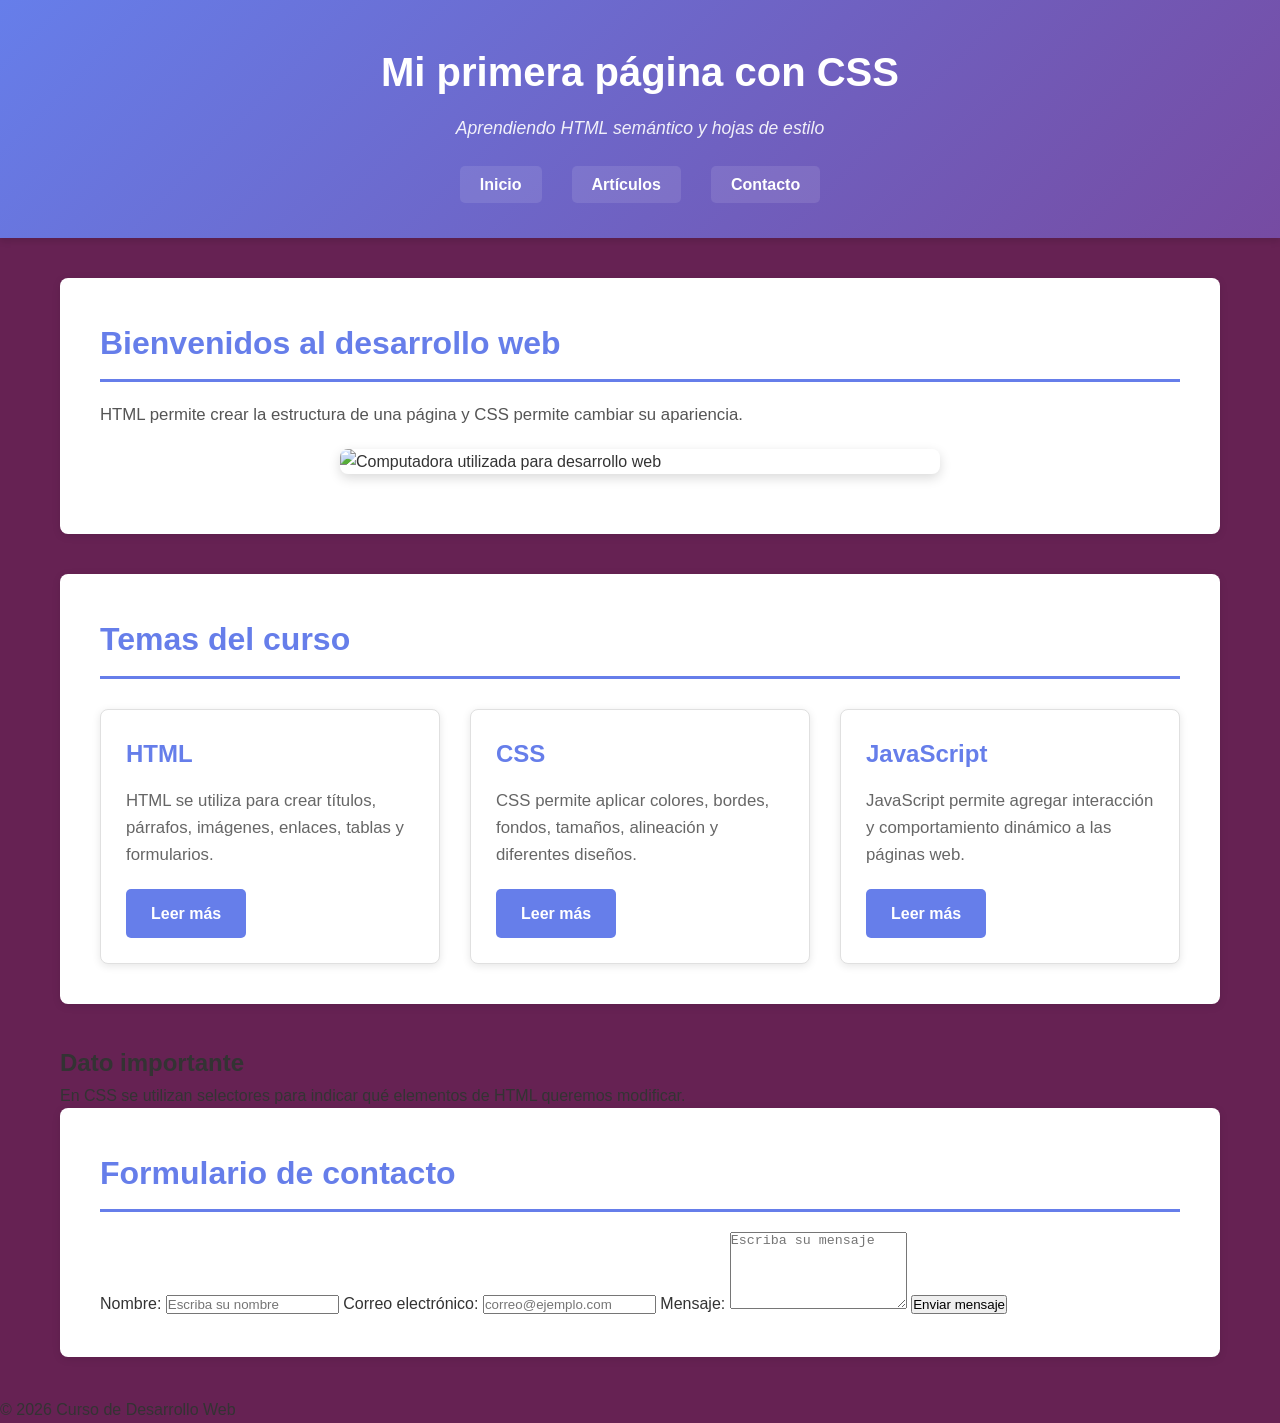
==== index.html @ 92f937be "commit" ====
<!DOCTYPE html>
<html lang="es">

<head>
    <meta charset="UTF-8">
    <meta name="viewport" content="width=device-width, initial-scale=1.0">

    <title>Introducción a CSS</title>

    <!-- Conexión con el archivo CSS -->
    <link rel="stylesheet" href="/css/estilos2.css">
</head>

<body>

    <!-- Encabezado principal de la página -->
    <header id="encabezado">

        <h1>Mi primera página con CSS</h1>

        <p class="subtitulo">
            Aprendiendo HTML semántico y hojas de estilo
        </p>

        <!-- Menú de navegación -->
        <nav class="menu">
            <ul>
                <li><a href="#inicio">Inicio</a></li>
                <li><a href="#articulos">Artículos</a></li>
                <li><a href="#contacto">Contacto</a></li>
            </ul>
        </nav>

    </header>

    <!-- Contenido principal -->
    <main>

        <!-- Primera sección -->
        <section id="inicio" class="seccion">

            <h2>Bienvenidos al desarrollo web</h2>

            <p>
                HTML permite crear la estructura de una página y CSS permite
                cambiar su apariencia.
            </p>

            <img
                class="imagen-principal"
                src="https://images.unsplash.com/photo-1498050108023-c5249f4df085"
                alt="Computadora utilizada para desarrollo web"
            >

        </section>

        <!-- Sección de artículos -->
        <section id="articulos" class="seccion">

            <h2>Temas del curso</h2>

            <div class="contenedor-articulos">

                <article class="tarjeta">

                    <h3>HTML</h3>

                    <p>
                        HTML se utiliza para crear títulos, párrafos, imágenes,
                        enlaces, tablas y formularios.
                    </p>

                    <a href="#" class="boton">Leer más</a>

                </article>

                <article class="tarjeta">

                    <h3>CSS</h3>

                    <p>
                        CSS permite aplicar colores, bordes, fondos, tamaños,
                        alineación y diferentes diseños.
                    </p>

                    <a href="#" class="boton">Leer más</a>

                </article>

                <article class="tarjeta">

                    <h3>JavaScript</h3>

                    <p>
                        JavaScript permite agregar interacción y comportamiento
                        dinámico a las páginas web.
                    </p>

                    <a href="#" class="boton">Leer más</a>

                </article>

            </div>

        </section>

        <!-- Información complementaria -->
        <aside class="informacion">

            <h2>Dato importante</h2>

            <p>
                En CSS se utilizan selectores para indicar qué elementos de HTML
                queremos modificar.
            </p>

        </aside>

        <!-- Sección de contacto -->
        <section id="contacto" class="seccion">

            <h2>Formulario de contacto</h2>

            <form>

                <label for="nombre">Nombre:</label>

                <input
                    type="text"
                    id="nombre"
                    name="nombre"
                    placeholder="Escriba su nombre"
                >

                <label for="correo">Correo electrónico:</label>

                <input
                    type="email"
                    id="correo"
                    name="correo"
                    placeholder="correo@ejemplo.com"
                >

                <label for="mensaje">Mensaje:</label>

                <textarea
                    id="mensaje"
                    name="mensaje"
                    rows="5"
                    placeholder="Escriba su mensaje"
                ></textarea>

                <button type="submit">Enviar mensaje</button>

            </form>

        </section>

    </main>

    <!-- Pie de página -->
    <footer>

        <p>
            © 2026 Curso de Desarrollo Web
        </p>

    </footer>

</body>

</html>
---- css/estilos2.css ----
/* ===========================
   ESTILOS GENERALES
   =========================== */

* {
    margin: 0;
    padding: 0;
    box-sizing: border-box;
}

body {
    font-family: 'Segoe UI', Tahoma, Geneva, Verdana, sans-serif;
    line-height: 1.6;
    color: #333;
    background-color: #662253;
}

/* ===========================
   ENCABEZADO (HEADER)
   =========================== */

#encabezado {
    background: linear-gradient(135deg, #667eea 0%, #764ba2 100%);
    color: white;
    padding: 40px 20px;
    text-align: center;
    box-shadow: 0 4px 6px rgba(0, 0, 0, 0.1);
}

#encabezado h1 {
    font-size: 2.5em;
    margin-bottom: 10px;
    font-weight: 700;
}

.subtitulo {
    font-size: 1.1em;
    font-style: italic;
    opacity: 0.9;
    margin-bottom: 30px;
}

/* ===========================
   MENÚ DE NAVEGACIÓN
   =========================== */

.menu ul {
    list-style: none;
    display: flex;
    justify-content: center;
    gap: 30px;
    flex-wrap: wrap;
}

.menu a {
    color: white;
    text-decoration: none;
    font-weight: 600;
    padding: 10px 20px;
    border-radius: 5px;
    transition: all 0.3s ease;
    background-color: rgba(255, 255, 255, 0.1);
}

.menu a:hover {
    background-color: rgba(255, 255, 255, 0.3);
    transform: translateY(-2px);
}

/* ===========================
   CONTENIDO PRINCIPAL (MAIN)
   =========================== */

main {
    max-width: 1200px;
    margin: 40px auto;
    padding: 0 20px;
}

/* ===========================
   SECCIONES (SECTION)
   =========================== */

.seccion {
    background: white;
    padding: 40px;
    margin-bottom: 40px;
    border-radius: 8px;
    box-shadow: 0 2px 8px rgba(0, 0, 0, 0.1);
}

.seccion h2 {
    color: #667eea;
    font-size: 2em;
    margin-bottom: 20px;
    border-bottom: 3px solid #667eea;
    padding-bottom: 10px;
}

.seccion p {
    font-size: 1.05em;
    color: #555;
    margin-bottom: 20px;
}

/* ===========================
   IMAGEN PRINCIPAL
   =========================== */

.imagen-principal {
    width: 100%;
    max-width: 600px;
    height: auto;
    border-radius: 8px;
    box-shadow: 0 4px 12px rgba(0, 0, 0, 0.15);
    display: block;
    margin: 20px auto;
}

/* ===========================
   CONTENEDOR DE ARTÍCULOS
   =========================== */

.contenedor-articulos {
    display: grid;
    grid-template-columns: repeat(auto-fit, minmax(300px, 1fr));
    gap: 30px;
    margin-top: 30px;
}

/* ===========================
   TARJETAS (CARDS)
   =========================== */

.tarjeta {
    background: white;
    border: 1px solid #e0e0e0;
    border-radius: 8px;
    padding: 25px;
    box-shadow: 0 2px 8px rgba(0, 0, 0, 0.1);
    transition: all 0.3s ease;
    display: flex;
    flex-direction: column;
}

.tarjeta:hover {
    transform: translateY(-5px);
    box-shadow: 0 8px 16px rgba(0, 0, 0, 0.2);
    border-color: #667eea;
}

.tarjeta h3 {
    color: #667eea;
    font-size: 1.5em;
    margin-bottom: 15px;
}

.tarjeta p {
    color: #666;
    margin-bottom: 20px;
    flex-grow: 1;
}

/* ===========================
   BOTONES
   =========================== */

.boton {
    display: inline-block;
    background-color: #667eea;
    color: white;
    padding: 12px 25px;
    text-decoration: none;
    border-radius: 5px;
    font-weight: 600;
    transition: all 0.3s ease;
    text-align: center;
    align-self: flex-start;
}

.boton:hover {
    background-color: #764ba2;
    transform: translateX(5px);
}

.boton:active {
    transform: translateX(5px) scale(0.98);
}

/* ===========================
   RESPONSIVE DESIGN
   =========================== */

@media (max-width: 768px) {
    #encabezado h1 {
        font-size: 2em;
    }

    .subtitulo {
        font-size: 1em;
    }

    .menu ul {
        gap: 15px;
    }

    .menu a {
        padding: 8px 15px;
        font-size: 0.95em;
    }

    main {
        margin: 20px auto;
    }

    .seccion {
        padding: 25px;
        margin-bottom: 25px;
    }

    .seccion h2 {
        font-size: 1.5em;
    }

    .contenedor-articulos {
        grid-template-columns: 1fr;
        gap: 20px;
    }
}

@media (max-width: 480px) {
    #encabezado {
        padding: 25px 15px;
    }

    #encabezado h1 {
        font-size: 1.5em;
    }

    .subtitulo {
        font-size: 0.9em;
    }

    .menu ul {
        flex-direction: column;
        gap: 10px;
    }

    .seccion {
        padding: 15px;
    }

    .seccion h2 {
        font-size: 1.3em;
    }

    .tarjeta {
        padding: 15px;
    }

    .tarjeta h3 {
        font-size: 1.2em;
    }
}
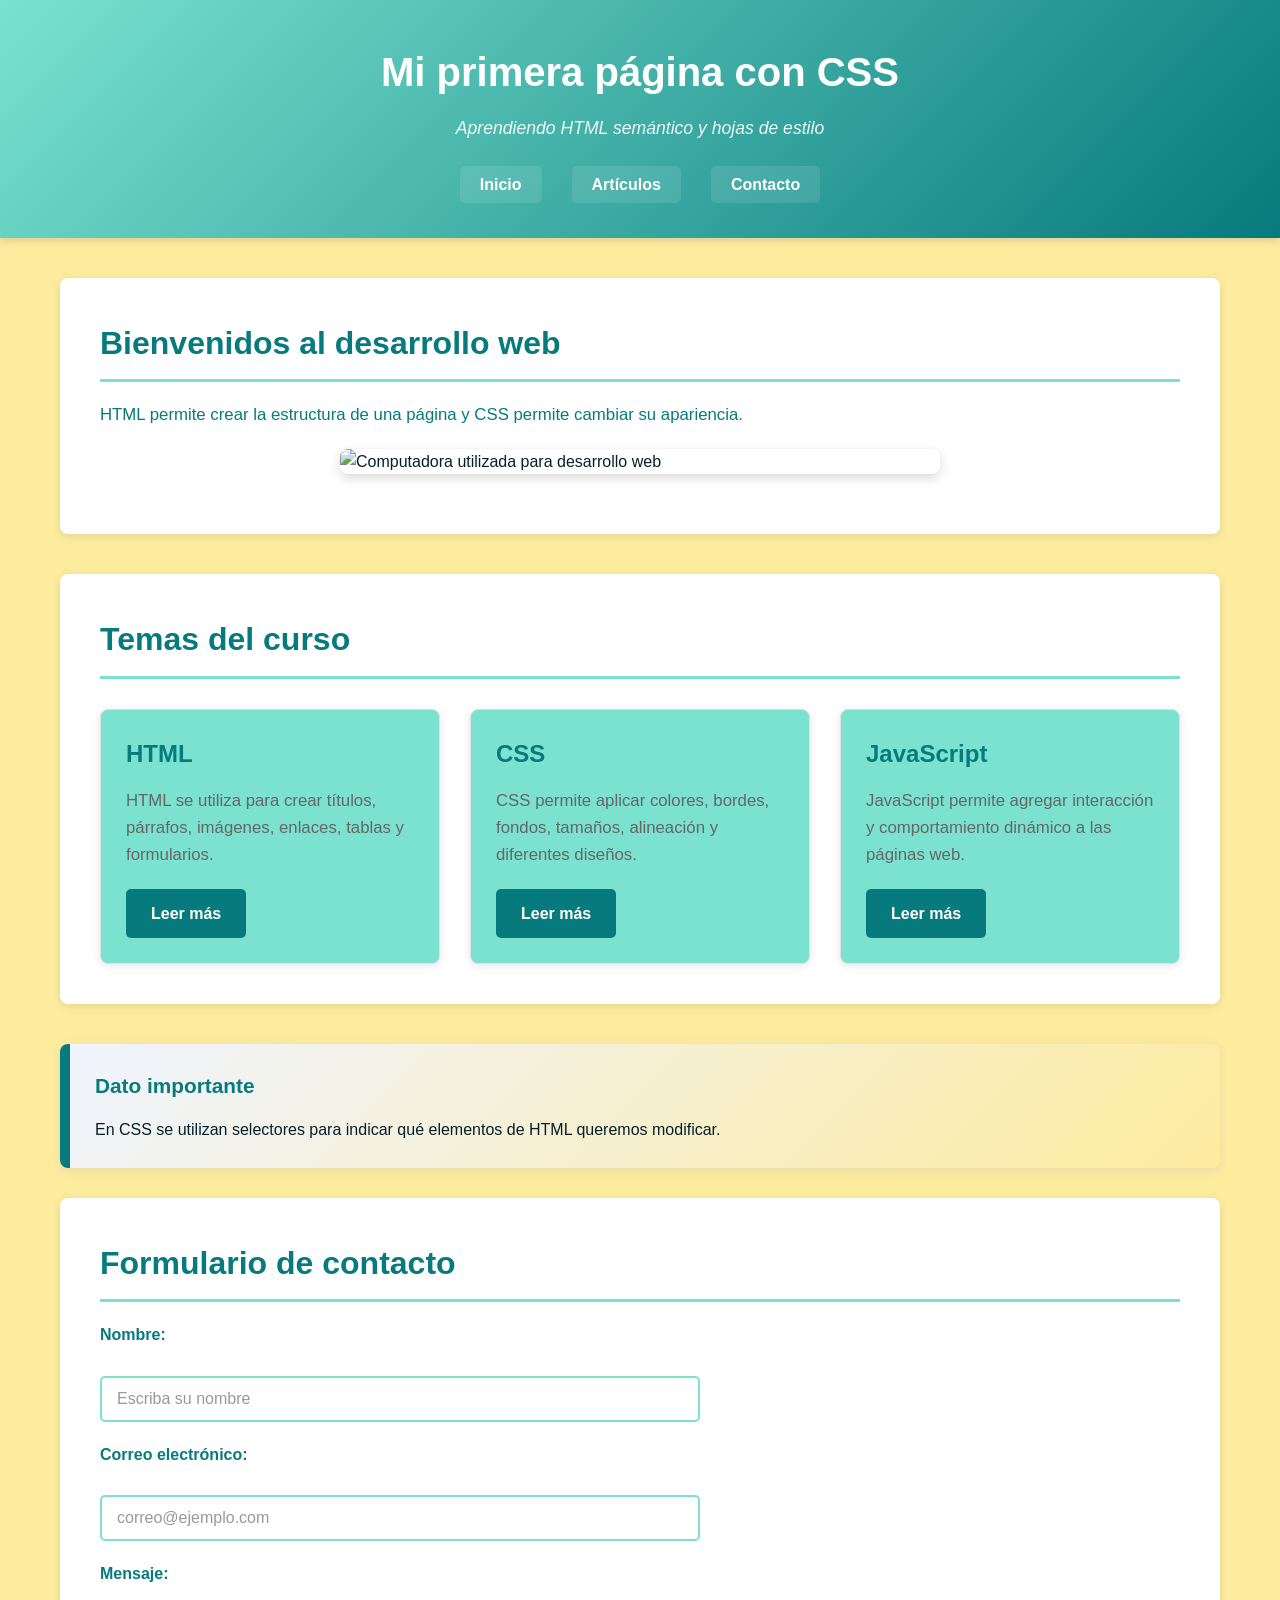
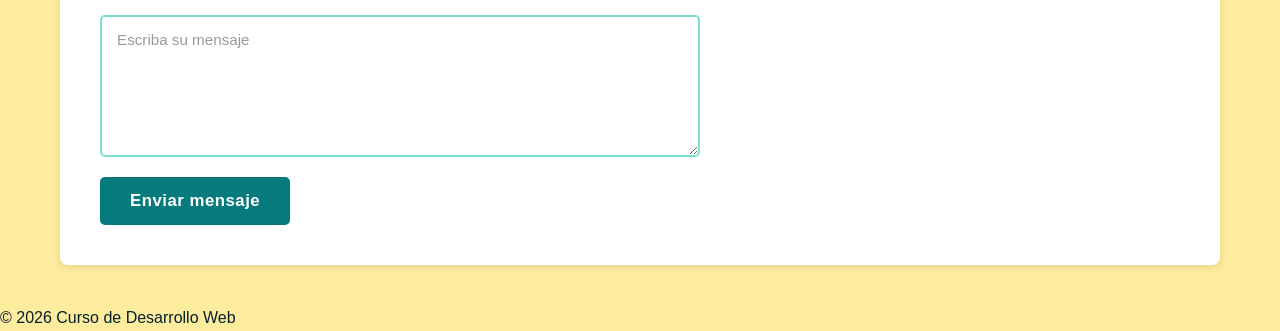
==== commit a464602e: "commit final" ====
--- a/index.html
+++ b/index.html
@@ -8,7 +8,7 @@
     <title>Introducción a CSS</title>
 
     <!-- Conexión con el archivo CSS -->
-    <link rel="stylesheet" href="/css/estilos2.css">
+    <link rel="stylesheet" href="./css/estilos2.css">
 </head>
 
 <body>
--- a/css/estilos2.css
+++ b/css/estilos2.css
@@ -11,8 +11,8 @@
 body {
     font-family: 'Segoe UI', Tahoma, Geneva, Verdana, sans-serif;
     line-height: 1.6;
-    color: #333;
-    background-color: #662253;
+    color: #06202B;
+    background-color: #FDEB9E;
 }
 
 /* ===========================
@@ -20,7 +20,7 @@
    =========================== */
 
 #encabezado {
-    background: linear-gradient(135deg, #667eea 0%, #764ba2 100%);
+    background: linear-gradient(135deg, #7AE2CF 0%, #077A7D 100%);
     color: white;
     padding: 40px 20px;
     text-align: center;
@@ -90,16 +90,16 @@
 }
 
 .seccion h2 {
-    color: #667eea;
+    color: #077A7D;
     font-size: 2em;
     margin-bottom: 20px;
-    border-bottom: 3px solid #667eea;
+    border-bottom: 3px solid #7AE2CF;
     padding-bottom: 10px;
 }
 
 .seccion p {
     font-size: 1.05em;
-    color: #555;
+    color: #077A7D;
     margin-bottom: 20px;
 }
 
@@ -133,7 +133,7 @@
    =========================== */
 
 .tarjeta {
-    background: white;
+    background: #7AE2CF;
     border: 1px solid #e0e0e0;
     border-radius: 8px;
     padding: 25px;
@@ -146,11 +146,11 @@
 .tarjeta:hover {
     transform: translateY(-5px);
     box-shadow: 0 8px 16px rgba(0, 0, 0, 0.2);
-    border-color: #667eea;
+    border-color: #077A7D;
 }
 
 .tarjeta h3 {
-    color: #667eea;
+    color: #077A7D;
     font-size: 1.5em;
     margin-bottom: 15px;
 }
@@ -167,7 +167,7 @@
 
 .boton {
     display: inline-block;
-    background-color: #667eea;
+    background-color: #077A7D;
     color: white;
     padding: 12px 25px;
     text-decoration: none;
@@ -179,12 +179,120 @@
 }
 
 .boton:hover {
-    background-color: #764ba2;
+    background-color: #7AE2CF;
     transform: translateX(5px);
 }
 
 .boton:active {
     transform: translateX(5px) scale(0.98);
+}
+
+/* ===========================
+   INFORMACIÓN (ASIDE)
+   =========================== */
+
+.informacion {
+    background: linear-gradient(135deg, #f0f4ff 0%, #FDEB9E 100%);
+    border-left: 10px solid #077A7D;
+    border-radius: 8px;
+    padding: 25px;
+    margin: 30px 0;
+    box-shadow: 0 2px 8px rgba(102, 126, 234, 0.15);
+}
+
+.informacion h2 {
+    color: #077A7D;
+    font-size: 1.3em;
+    margin-bottom: 15px;
+    font-weight: 700;
+}
+
+.informacion p {
+    color: #06202B;
+    font-size: 1em;
+    line-height: 1.6;
+}
+
+/* ===========================
+   FORMULARIOS (FORM, INPUT, TEXTAREA)
+   =========================== */
+
+form {
+    display: flex;
+    flex-direction: column;
+    gap: 20px;
+    max-width: 600px;
+}
+
+label {
+    display: block;
+    color: #077A7D;
+    font-weight: 600;
+    margin-bottom: 8px;
+    font-size: 1em;
+}
+
+input[type="text"],
+input[type="email"],
+textarea {
+    width: 100%;
+    padding: 12px 15px;
+    border: 2px solid #7AE2CF;
+    border-radius: 5px;
+    font-family: 'Segoe UI', Tahoma, Geneva, Verdana, sans-serif;
+    font-size: 1em;
+    color: #06202B;
+    background-color: #ffffff;
+    transition: all 0.3s ease;
+    box-sizing: border-box;
+}
+
+input[type="text"]::placeholder,
+input[type="email"]::placeholder,
+textarea::placeholder {
+    color: #999;
+}
+
+input[type="text"]:focus,
+input[type="email"]:focus,
+textarea:focus {
+    outline: none;
+    border-color: #077A7D;
+    box-shadow: 0 0 8px rgba(7, 122, 125, 0.3);
+    background-color: #f9feff;
+}
+
+textarea {
+    resize: vertical;
+    min-height: 120px;
+    font-size: 0.95em;
+    line-height: 1.5;
+}
+
+form button {
+    background-color: #077A7D;
+    color: white;
+    padding: 14px 30px;
+    border: none;
+    border-radius: 5px;
+    font-weight: 700;
+    font-size: 1.05em;
+    cursor: pointer;
+    transition: all 0.3s ease;
+    letter-spacing: 0.5px;
+    align-self: flex-start;
+}
+
+form button:hover {
+    background-color: #7AE2CF;
+    color: #077A7D;
+    transform: translateY(-2px);
+    box-shadow: 0 4px 12px rgba(7, 122, 125, 0.3);
+}
+
+form button:active {
+    transform: translateY(0);
+    box-shadow: 0 2px 6px rgba(7, 122, 125, 0.2);
 }
 
 /* ===========================
